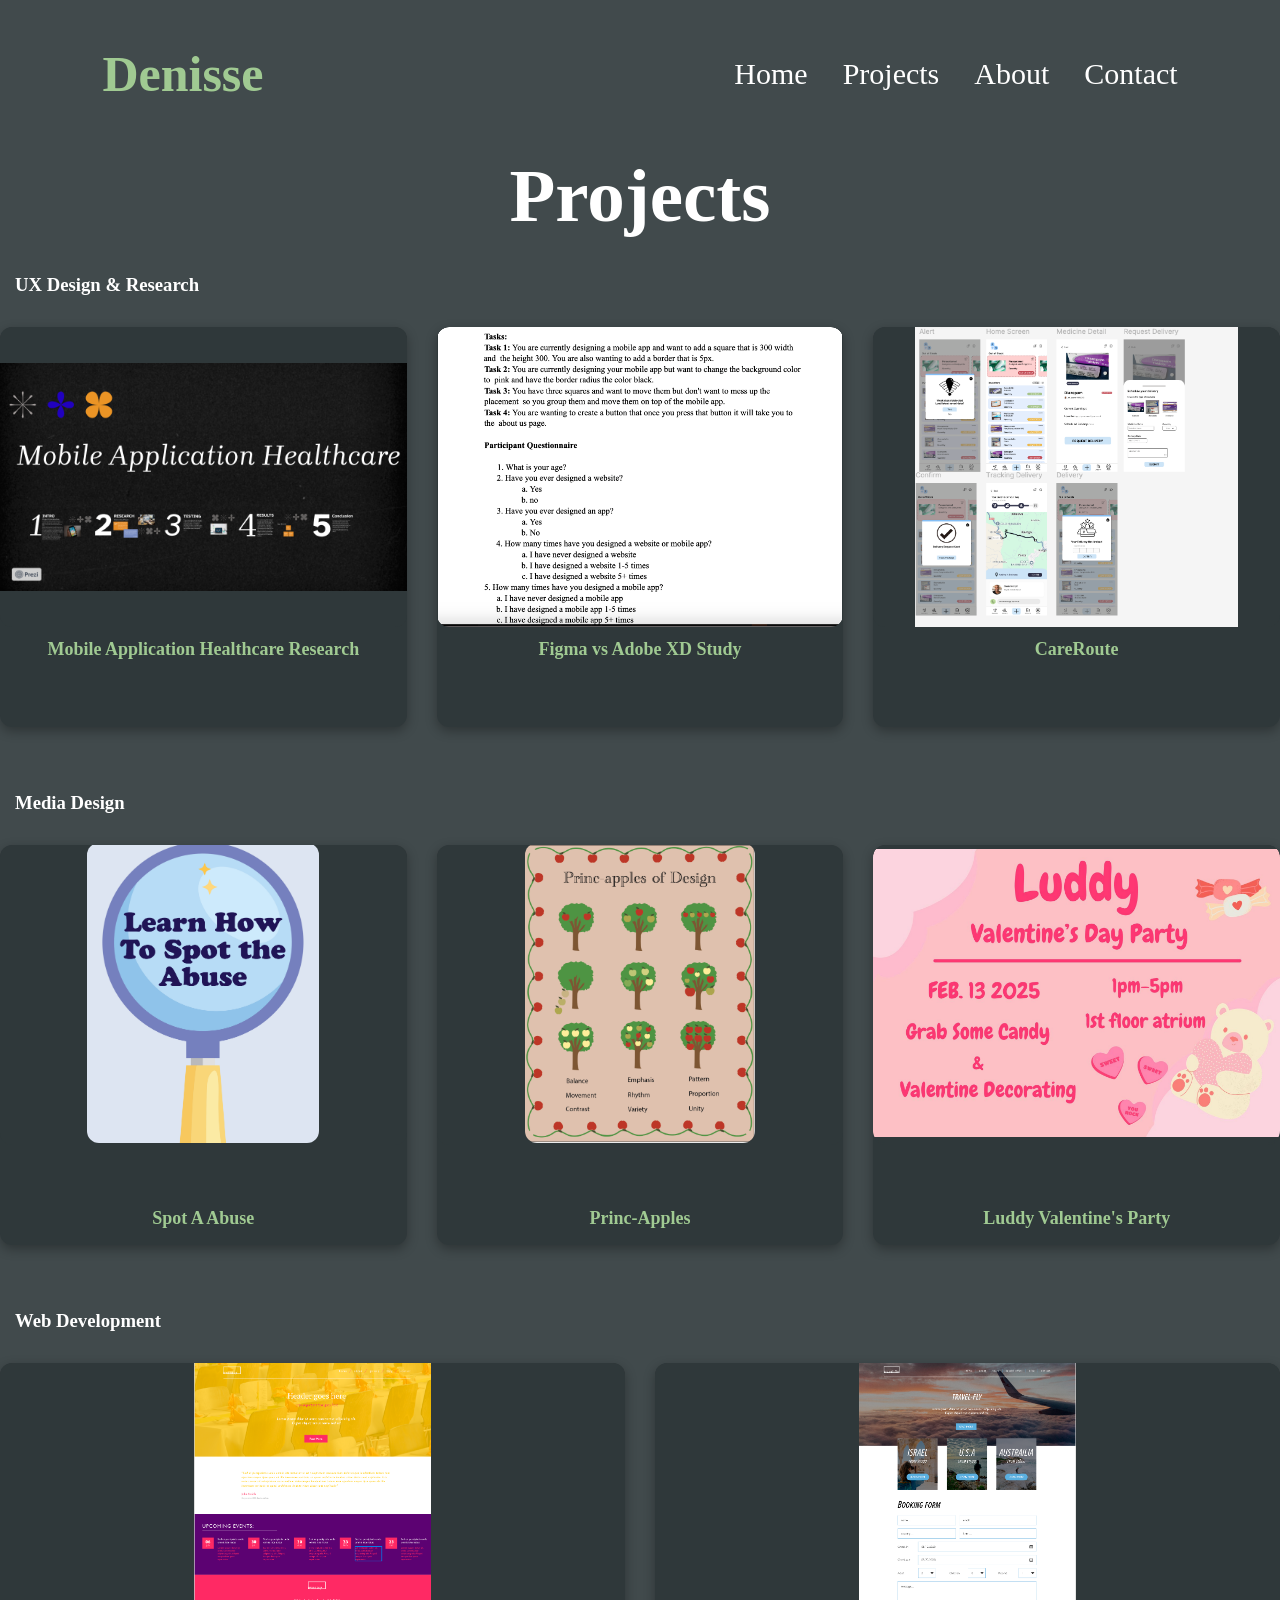
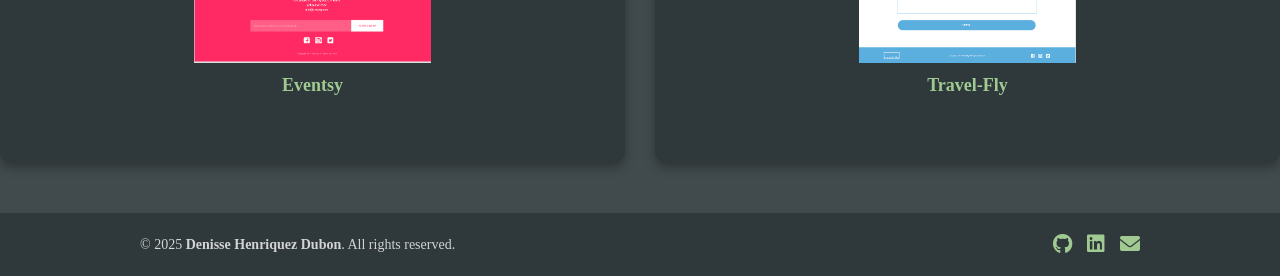
==== project.html @ 3e375c65 "update" ====
<!DOCTYPE html>
<html lang="en">
  <head>
    <meta charset="UTF-8" />
    <meta http-equiv="X-UA-Compatible" content="IE=edge" />
    <meta name="viewport" content="width=device-width, initial-scale=1.0" />
    <title>Portfolio | Projects</title>

    <!-- Icons & Fonts -->
    <link
      href="https://unpkg.com/boxicons@2.1.4/css/boxicons.min.css"
      rel="stylesheet"
    />
    <link
      rel="stylesheet"
      href="https://cdnjs.cloudflare.com/ajax/libs/font-awesome/6.0.0/css/all.min.css"
      integrity="sha512-9usAa10IRO0HhonpyAIVpjrylPvoDwiPUiKdWk5t3PyolY1cOd4DSE0Ga+ri4AuTroPR5aQvXU9xC6qOPnzFeg=="
      crossorigin="anonymous"
      referrerpolicy="no-referrer"
    />
    <link rel="stylesheet" href="css/styles.css" />
  </head>

  <body>
    <div class="fullsite">
      <!-- Navbar -->
      <nav class="navbar">
        <a href="#" class="logo">Denisse</a>
        <ul>
          <li><a href="index.html">Home</a></li>
          <li><a href="project.html">Projects</a></li>
          <li><a href="about.html">About</a></li>
          <li><a href="contact.html">Contact</a></li>
        </ul>
      </nav>

      <section id="project">
        <div class="title">
          <h2>Projects</h2>
        </div>



        <!-- 🧠 UX Design / Research -->
        <h3>UX Design & Research</h3>
        <div class="project-grid">
          <div class="project-card">
            <a
              href="https://prezi.com/view/VB7rbfQXzeWh2zA6ICDk/"
              target="_blank"
            >
              <div class="project-image">
                <img src="images/mobile.png" alt="Mobile Healthcare Research" />
              </div>
              <div class="project-overlay">
                <p>
                  During my internship with Life-Health Science partner Riley Children Hospital I had the opportunity to research 10 healthcare apps across the world. I had to read various articles from the National Institutes of Health to find the information I needed. After reading over the articles I gathered the necessary information needed to then search for the healthcare apps to see if they were available to be downloaded and used by using the apple store, google play, and on internet search. The purpose for this research was to determine how many healthcare apps were still available to be used, so that it can help be examples of a blueprint for future healthcare apps. 
                </p>
              </div>
              <h4>Mobile Application Healthcare Research</h4>
            </a>
          </div>

          <div class="project-card">
            <a
              href="https://docs.google.com/document/d/10V6Jc3dsNAdXqCia0O8Db9i2PoqkqQixKW81vkpHgF8/edit?usp=sharing"
              target="_blank"
            >
              <div class="project-image">
                <img src="images/Script.png" alt="Figma vs Adobe XD" />
              </div>
              <div class="project-overlay">
                <p>
                  During my Usability Research I created four tasks to be completed by ten different users to determine which application was more user friendly. I create two different types of script to be tailored for in person testing or virtual testing. These scripts help to stay on track without giving more or less information to the users. I also had users complete the SUS form to be later calculated using Excel. In my finding it was concluded that Adobe XD was more user-friendly than Figma.
                </p>
              </div>
              <h4>Figma vs Adobe XD Study</h4>
            </a>
          </div>



          <div class="project-card">
            <a href="https://www.figma.com/design/5SbbVyN63X48gxq1blIV2e/CareRoute-Lo-Fi?node-id=151-2&t=vrTww8AcbWcT3m0t-1" target="_blank">
              <div class="project-image">
                <img src="images/CareRoute.png" alt="Mentor Me Collective UX" />
              </div>
              <div class="project-overlay">
                <p>
                  CareRoute is a project where I work with 2 to create this. My team consists of UX Designer  with different specialties such as a Data Analyst, Product Manager, and UX Researcher. In this project I help with the research to understand the user needs to which I created a persona for my findings. I also focus on the high-fidelity prototype of this project.  While also attending weekly meetings where we went over what we did to give feedback and implemented those changes.
                </p>
              </div>
              <h4>CareRoute</h4>
            </a>
          </div>
        </div>

        <!-- 🎬 Media Design -->
        <h3>Media Design</h3>
        <div class="project-grid">
          <div class="project-card">
            <div class="project-image">
              <a href="https://express.adobe.com/id/urn:aaid:sc:US:5ad13028-08a5-4778-9258-bb0c5c9666c3?accept=true%3Fpreload%3Dsharesheet&learn=creative-exercises&category=search" target="_blank">
              <img src="images/SpotAAbuse.jpeg" alt="Spot A Abuse Campaign" />
            </div>
            <div class="project-overlay">
              <p>
                Spot A Abuse was a media project to help spread more awareness of various types of abuse. This was a flyer created to help tailor to a younger audience of ways to spot different types of abuse. I used Adobe Express to create this flyer.
              </p>
            </div>
            <h4>Spot A Abuse</h4>
            </a>
          </div>

          <div class="project-card">
            <div class="project-image">
              <a href="https://www.canva.com/design/DAGrOmO6ix8/ZA_YpcpAnMAMIWYw01l99Q/edit?utm_content=DAGrOmO6ix8&utm_campaign=designshare&utm_medium=link2&utm_source=sharebutton">
              <img src="images/princ-apples.png" alt="Princ-Apples Design" />
            </div>
            <div class="project-overlay">
              <p>
                Princ-Apple is a media project to showcase the 10 principles of design in a more fun and creative way. In this project I used Adobe Illustrator to create this design.

              </p>
            </div>
            <h4>Princ-Apples</h4>
            </a>
          </div>

          <div class="project-card">
            <div class="project-image">
              <a
                href="https://www.canva.com/design/DAGeKYZk3Ag/foteMduS_C3pxkDKuFdjVQ/edit?utm_content=DAGeKYZk3Ag&utm_campaign=designshare&utm_medium=link2&utm_source=sharebutton"
                target="_blank"
              >
              <img src="images/1.jpg" alt="Luddy " />
            </div>
            <div class="project-overlay">
              <p>
                In the Luddy Valentine Party I was tasked to create a flyer to be showcased on my school TV to promote students to join the Valentine Party. I used Canva to make this flyer where we got quite a few students to come and participate.  
              </p>
            </div>
            <h4>Luddy Valentine's Party</h4>
            </a>
          </div>
        </div>
      </section>

              <!-- 🌍 Web Development -->
        <h3>Web Development</h3>
        <div class="project-grid">
          <div class="project-card">
            <a href="https://eventsy.netlify.app/#home" target="_blank">
              <div class="project-image">
                <img src="images/events.jpg" alt="Eventsy Website" />
              </div>
              <div class="project-overlay">
                <p>
                  In the Eventsy website I was the front-end developer for this website. In this website I focus on coding the home, about, gallery, blog, and contact page. In addition to that the website is responsive so that it can fit to various types of screens. To create this website I used the app Visual Studio Code to code using html, css, and javascript.
                </p>
              </div>
              <h4>Eventsy</h4>
            </a>
          </div>

          <div class="project-card">
            <a href="https://travel-fly.netlify.app" target="_blank">
              <div class="project-image">
                <img src="images/travel.jpg" alt="Travel Fly Website" />
              </div>
              <div class="project-overlay">
                <p>
                  In Travel-Fly I was the front-end developer for this website. In this website I created the home, about, tours, special offers, blog, contact, and more information about the different tour packages that are available. The website is also responsive to fit for various screen sizes. To create this website I used the software Visual Studio Code to code using html and scss to develop this website.
                </p>
              </div>
              <h4>Travel-Fly</h4>
            </a>
          </div>


        </div>

      <!-- Footer -->
      <footer>
        <div class="footer-content">
          <p>
            &copy; 2025 <strong>Denisse Henriquez Dubon</strong>. All rights
            reserved.
          </p>
          <div class="footer-links">
            <a href="https://github.com/Denisse03" target="_blank"
              ><i class="fab fa-github"></i
            ></a>
            <a
              href="https://www.linkedin.com/in/denisse-henriquezdubon/"
              target="_blank"
              ><i class="fab fa-linkedin"></i
            ></a>
            <a href="mailto:denissehenriquez@hotmail.com"
              ><i class="fa-solid fa-envelope"></i
            ></a>
          </div>
        </div>
      </footer>
    </div>
  </body>
</html>
---- css/styles.css ----
@import url('https://fonts.googleapis.com/css2?family=Jost:wght@100..900;1,100..900&family=Poppins:wght@100;200;300;400;500;600;700;800;900&display=swap');

* {
 margin: 0;
 padding: 0;
 box-sizing: border-box;
}
html, body {
 height: 100%;
 background-color: #414a4c;

}
h1, h2, h3, h4, h5, h6, p {
 margin-bottom: 16px
}

.poppins-regular {
  font-family: "Poppins", sans-serif;
  font-weight: 400;
  font-style: normal;
}

body {
 min-height: 100vh;
 display: flex;
 justify-content: center;
 align-items: center;

}


.fullsite{
    width: 100%;
    height: 100%;
  }

.navbar{
  display: flex;
  align-items: center;
  justify-content: space-between;
  padding-top: 45px;
  padding-left: 8%;
  padding-right: 8%;
}

a{
  color: white;
  text-decoration: none;
}

.logo{
  color:#A0CA92;;
  font-size: 50px;
  font-weight: 700;
}
.navbar ul{
  display: flex;
}

.navbar ul li{
  list-style: none;
  margin-left: 35px;
}

.navbar ul li a{
  font-size: 30px;
  font-weight: 200;
  transition: .5s;
}

.navbar ul li a:hover{
  color: #A0CA92;
  transition: all ease-in-out .2s;
}

#home {
  display: flex;
  flex-direction: column; 
  justify-content: center; 
  align-items: center; 
  gap: 50px;
  color: white;
  padding-top: 80px; 
  height: 100vh; 
}

.home-info h1{
  font-size: 55px;
}

.home-info h2{
  display: inline-block;
  font-size: 32px;
}

.home-info h2 span{
  position: relative;
  display: inline-block;
  color: #A0CA92;
}


.home-info .btn-sci{
  display: flex;
  align-items: center;
}

.btn{
  display: inline-block;
  margin-left: 10px;
  padding: 10px 30px;
  background-color: #A0CA92;
  border-radius: 40px;
  font-size: 16px;
  color: white;
}

.home-info .btn-sci .sci{
  margin-left: 20px;
}

.home-info .btn-sci .sci a{
  display: inline-flex;
  padding: 8px;
  border: 2px solid #A0CA92;
  border-radius: 50%;
  font-size: 20px;
  color: #A0CA92;
  margin: 0 8px;
  transition: .5s;
}

#about{
  display: flex;
  flex-direction: column; 
  justify-content: center; 
  align-items: center; 
  color: white;
  height: 100vh; 
}

#about img{
  height: auto;
  width: 350px;
  margin-right: 70px;
  border-radius: 15px;
}

.main{
  width: 1130px;
  max-width: 95%;
  margin: 0 auto;
  display: flex;
  align-items: center;
  justify-content: space-around;
}

.about_text{
  width: 550px;
}

h2 {
 color: white;
 font-size: 75px;
 margin-bottom: 20px;
}

 .about_bio{
  color: white;
  font-size: 18px;
  letter-spacing: 1px;
  margin-bottom: 45px;
}

.skills {
  display: flex;
  flex-wrap: wrap;
  gap: 12px;
  margin-top: 15px;
  max-width: 700px;
}

.skills span {
  background-color: #2f383a;
  color: #A0CA92;
  padding: 8px 14px;
  border-radius: 20px;
  font-size: 14px;
  font-weight: 500;
  letter-spacing: 0.5px;
  transition: all 0.3s ease;
}

.skills span:hover {
  background-color: #A0CA92;
  color: #2f383a;
  cursor: default;
}


/* .know{
  display: flex;
  justify-content: space-evenly;
  margin-bottom: 10px;
  width: 800px;
  height: 40px;
  color: white;
  font-size: 30px;
}

.knowText{
  display: flex;
  justify-content: space-evenly;
  margin-bottom: 10px;
  width: 800px;
  height: 40px;
  color: white;
  font-size: 15px;
} */



/* Project Section */
#projects {
  background-color: #414a4c;
  padding: 80px 40px;
  color: white;
}

 h3{
  padding: 15px;
  color: white;
}

 .title  {
  text-align: center;
  font-size: 48px;
  color: #A0CA92;
  margin-top: 50px;
}

.project-category {
  font-size: 28px;
  color: #A0CA92;
  margin: 50px 0 20px;
  text-align: left;
}

/* Project Grid Layout */
.project-grid {
  display: grid;
  grid-template-columns: repeat(auto-fit, minmax(300px, 1fr));
  gap: 30px;
  margin-bottom: 50px;
}

/* Project Cards */
.project-card {
  position: relative;
  overflow: hidden;
  border-radius: 12px;
  background-color: #2f383a;
  box-shadow: 0 4px 12px rgba(0, 0, 0, 0.3);
  transition: transform 0.3s ease, box-shadow 0.3s ease;
  height: 400px; /* consistent card height */
  display: flex;
  flex-direction: column;
  justify-content: space-between;
}

.project-image {
  width: 100%;
  height: 300px; /* fixed image area */
  display: flex;
  align-items: center;
  justify-content: center;
  background-color: #2f383a;
  border-radius: 12px;
  overflow: hidden;
}

.project-image img {
  width: 100%;
  /* height: 100%; */
  object-fit: contain; /* keeps full image visible */
  object-position: center;
  border-radius: 12px;
  background-color: #2f383a;
}



.project-card:hover {
  transform: translateY(-5px);
  box-shadow: 0 6px 18px rgba(0, 0, 0, 0.4);
}

/* Overlay on Hover */
.project-overlay {
  position: absolute;
  top: 0;
  left: 0;
  width: 100%;
  height: 100%;
  background: rgba(0, 0, 0, 0.7);
  color: #fff;
  display: flex;
  justify-content: center;
  align-items: center;
  text-align: center;
  padding: 20px;
  opacity: 0;
  transition: opacity 0.4s ease;
  border-radius: 12px;
}

.project-card:hover .project-overlay {
  opacity: 1;
}

/* Project Titles */
.project-card h4 {
  text-align: center;
  font-size: 18px;
  margin-top: 12px;
  color: #A0CA92;
}



/* Responsive */
@media (max-width: 768px) {
  #projects {
    padding: 50px 20px;
  }

  .project-category {
    text-align: center;
  }

  .project-card img {
    height: 250px;
  }

  .project-overlay p {
    font-size: 14px;
  }
}



  


.second-set{
  display: flex;
  width: 91%
}

.button-container {
  position: relative;
  width: calc(50% - 20px);
  margin: 20px;
  box-sizing: border-box;
}

.button-container img {
  width: 100%;
  height: 500px;
}

.overlay,
.overlays {
  position: absolute;
  top: 0;
  left: 0;
  width: 100%;
  height: 92.9%;
  background: rgba(0, 0, 0, 0.6);
  display: flex;
  justify-content: center;
  align-items: center;
  flex-direction: column;
  opacity: 0;
  transition: 0.6s;
  color: #fff;
}

.button-container:hover .overlay,
.button-container:hover .overlays {
  opacity: 1;
}


p, h4{
  color:white;
}

img {
  width: 300px;
  height: 300px;
} */




/* Contact Section */
#contact {
  display: flex;
  flex-direction: column;
  align-items: center;
  gap: 30px;
  color: white;
  padding: 80px 20px;
  text-align: center;
}

#contact .title h2 {
  color: white;
 font-size: 75px;
}

#contact .title p {
  font-size: 16px;
  color: #d3d3d3;
  max-width: 600px;
  margin: 0 auto;
}

.contactBox {
  display: flex;
  justify-content: space-between;
  align-items: flex-start;
  gap: 50px;
  margin-top: 30px;
  flex-wrap: wrap;
  max-width: 1000px;
  width: 100%;
}

/* Contact Section Layout */
#contact {
  color: white;
  padding: 100px 10%;
  background-color: #414a4c;
  text-align: center;
}

#contact .title h2 {
  font-size: 75px;
  margin-bottom: 10px;
}

#contact .title p {
  font-size: 18px;
  color: #d3d3d3;
  margin-bottom: 40px;
  max-width: 600px;
  margin-left: auto;
  margin-right: auto;
}

/* Contact Container */
.contact-container {
  display: flex;
  justify-content: center;
  align-items: flex-start;
  gap: 60px;
  flex-wrap: wrap;
  max-width: 1000px;
  margin: 0 auto;
}

/* Contact Form */
.contact-form {
  flex: 1;
  min-width: 320px;
  display: flex;
  flex-direction: column;
  gap: 15px;
}

.contact-form input,
.contact-form textarea {
  padding: 12px;
  border: none;
  border-radius: 8px;
  font-size: 16px;
  font-family: "Poppins", sans-serif;
  outline: none;
  background: #2f383a;
  color: white;
  transition: 0.3s ease;
}

.contact-form input::placeholder,
.contact-form textarea::placeholder {
  color: #bbb;
}

.contact-form input:focus,
.contact-form textarea:focus {
  border: 2px solid #A0CA92;
  background: #414a4c;
}

.contact-form button {
  background-color: #A0CA92;
  color: white;
  padding: 12px;
  border: none;
  border-radius: 25px;
  font-size: 16px;
  cursor: pointer;
  transition: 0.3s ease;
}

.contact-form button:hover {
  background-color: white;
  color: #2f383a;
}

/* Contact Details */
.contact-details {
  flex: 1;
  min-width: 250px;
  font-size: 16px;
  color: white;
  display: flex;
  flex-direction: column;
  gap: 15px;
  text-align: left;
}

.contact-details i {
  margin-right: 8px;
  color: #A0CA92;
}

.contact-details a {
  color: #A0CA92;
  text-decoration: none;
  transition: 0.3s ease;
}

.contact-details a:hover {
  color: white;
}

/* Responsive */
@media (max-width: 768px) {
  #contact {
    padding: 60px 5%;
  }

  .contact-container {
    flex-direction: column;
    align-items: center;
    gap: 40px;
  }

  .contact-form,
  .contact-details {
    width: 100%;
    text-align: center;
  }

  .contact-details {
    text-align: center;
  }
}


 a{
  text-decoration: none;
 }

footer {
  width: 100%;
  background-color: #2f383a; /* darker shade for contrast */
  padding: 20px 0;
  display: flex;
  justify-content: center;
  align-items: center;
}

.footer-content {
  width: 80%;
  max-width: 1000px; 
   display: flex; 
 justify-content: space-between; 
align-items: center;
  flex-wrap: wrap;
  text-align: center; 
}


footer p {
  color: #d3d3d3;
  font-size: 14px;
  margin: 0;
}

.footer-links {
  display: flex;
  gap: 15px;

}

.footer-links a {
  color: #A0CA92;
  font-size: 20px;
  transition: color 0.3s ease;
}

.footer-links a:hover {
  color: white;
}

/* Responsive footer for small screens */
@media (max-width: 600px) {
  .footer-content {
    flex-direction: column;
    gap: 10px;
  }

  footer p {
    font-size: 13px;
  }

  .footer-links a {
    font-size: 18px;
  }
}



 /* footer{
  width: 100%;
  background-color: #729b79;
  display: flex;
  justify-content: center;
  align-items: center;
}

.copy{
  width: 550px;
  padding: 35px;
  padding-left: 150px;
} */


.wrapper {
  display: flex;

}

.wrapper .static-txt {
  color: white;
 
}

.wrapper .dynamic-txt {
  margin-left: 15px;
}

.dynamic-txt li {
  list-style: none;
  color:  #A0CA92;
  font-size: 35px;
  position: relative;
}

.dynamic-txt li {
  position: relative;
}

.dynamic-txt li::after {
  content: "";
  position: absolute;
  left: 0;
  height: 100%;
  width: 100%;
  background-color: #414a4c;
  border-left: 2px solid  #A0CA92;
  animation: typing 3s steps(10) infinite;
}

@keyframes typing {
  40%, 60% {
      left: calc(100% + 30px);
  }
  100%{
      left: 0;
  }
}

@media screen and (max-width: 768px) {
  .hero {
    padding: 15px;
  }
  .text {
    font-size: 20px;
    margin-top: 10px;
  }
  .static-txt, .dynamic-txt  li {
    font-size: 10px;
  }

  .social {
    margin-top: 20px;
    gap: 15px;
  }

  .social h6 {
    font-size: 16px;
  }

  .viewProject {
    font-size: 14px;
    padding: 6px 12px;
  }

  #arrow {
    font-size: 28px;
    margin-top: 20px;
  }

  .button-container {
    width: 100%;
    margin: 20px 0;
  }

  .button-container img {
    height: 350px; 
  }

  p {
    font-size: 12px; 
    padding: 10px;
  }

  .overlay,
  .overlays {
    height: 80%;
    justify-content: flex-start; 
  }

  h4 {
    font-size: 16px;
  }

  #project {
    padding: 20px;
  }
    #about {
  padding: 20px;
}

.main {
  flex-direction: column;
  text-align: center;
}

.about-text {
  max-width: 100%;
  padding: 10px;
}

.about-text h2 {
  font-size: 28px;
}

.about_bio {
  font-size: 16px;
}

h6 {
  font-size: 18px;
  flex-direction: column-reverse;
  align-items: baseline;
}

.know {
  gap: 10px;
  flex-direction: column-reverse;
  align-items: baseline;
}

.know i {
  font-size: 15px;
  flex-direction: column-reverse;
}

.knowText p {
  font-size: 0px;
}

#contact {
  padding: 200px;
}


.contact_info .form h2 {
  font-size: 28px;
}


.contactBox .email,
.contactBox  {
  font-size: 16px;
  flex-direction: column;
  align-items: center;
}


}
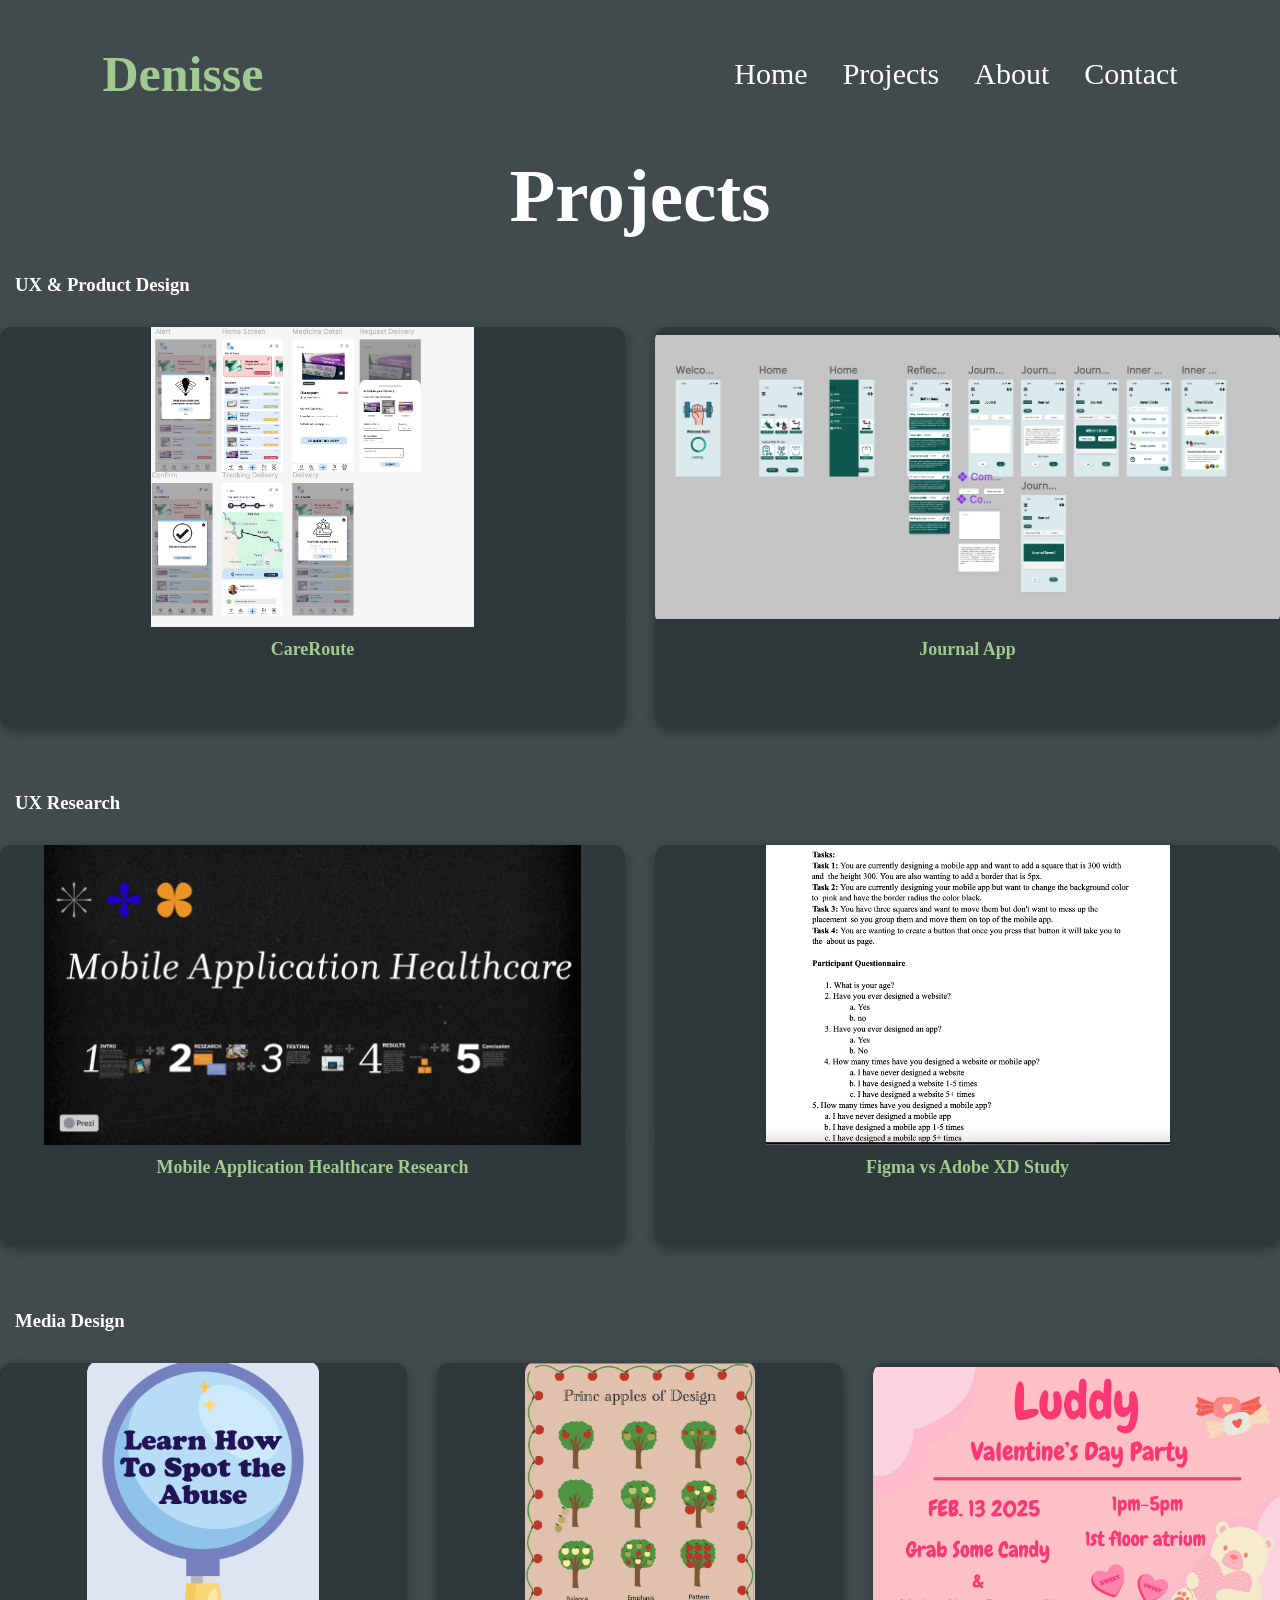
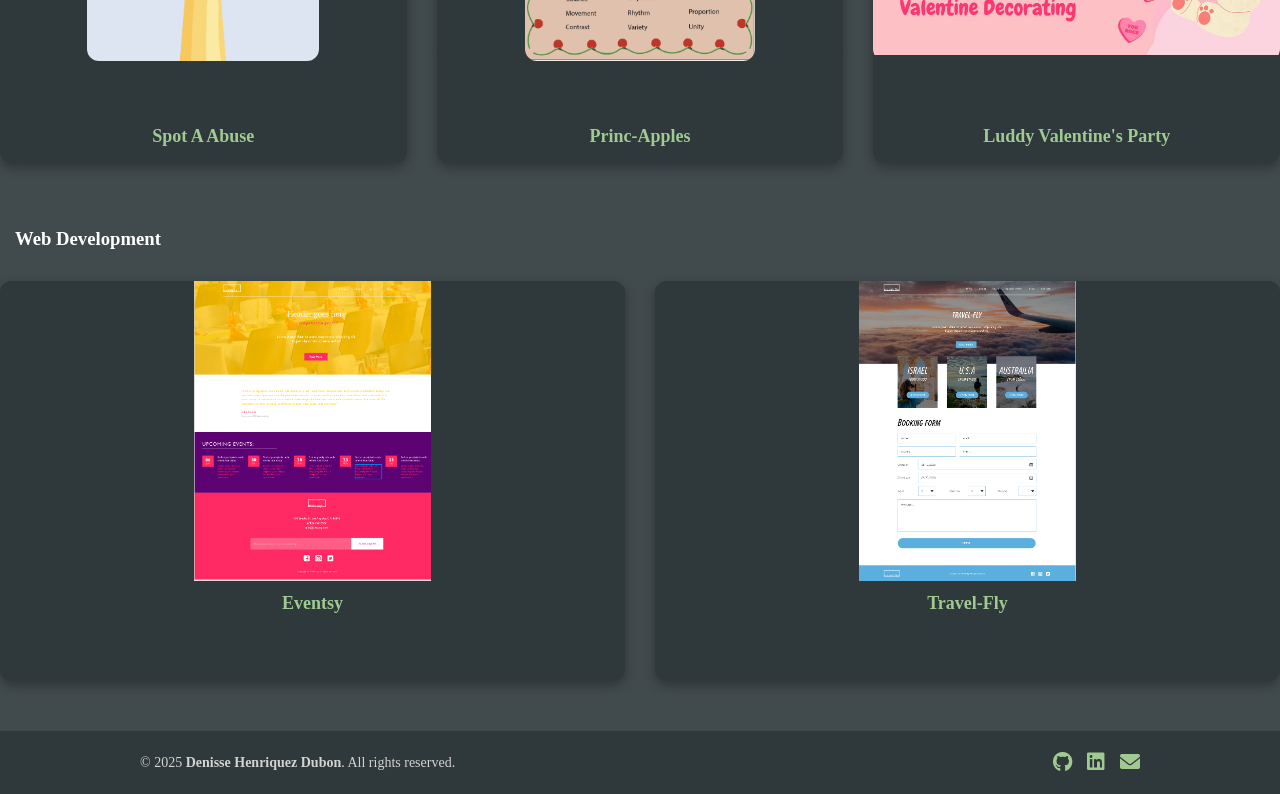
==== commit d8f859bd: "update" ====
--- a/project.html
+++ b/project.html
@@ -42,7 +42,49 @@
 
 
         <!-- 🧠 UX Design / Research -->
-        <h3>UX Design & Research</h3>
+        <h3>UX  & Product Design</h3>
+        <div class="project-grid">
+
+          <div class="project-card">
+            <a href="https://www.figma.com/design/5SbbVyN63X48gxq1blIV2e/CareRoute-Lo-Fi?node-id=151-2&t=vrTww8AcbWcT3m0t-1" target="_blank">
+              <div class="project-image">
+                <img src="images/CareRoute.png" alt="Mentor Me Collective UX" />
+              </div>
+              <div class="project-overlay">
+                <p>
+                  CareRoute is a project where I work with 2 to create this. My team consists of UX Designer  with different specialties such as a Data Analyst, Product Manager, and UX Researcher. In this project I help with the research to understand the user needs to which I created a persona for my findings. I also focus on the high-fidelity prototype of this project.  While also attending weekly meetings where we went over what we did to give feedback and implemented those changes.
+                </p>
+              </div>
+              <h4>CareRoute</h4>
+            </a>
+          </div>
+
+
+                    <div class="project-card">
+            <a href="https://www.figma.com/design/BcIJhtc1yDzuFQ1oqSIzMW/Dynamic-Prototype?node-id=169-310&t=c6ej2lyeQuYSNH7u-1" target="_blank">
+              <div class="project-image">
+                <img src="images/journal.jpg" alt="journal app ux" />
+              </div>
+              <div class="project-overlay">
+                <p>
+                  The Journal App is a project that I work in a team of 4. In this project I work on the User flow to map out how the app would work. I also did the Low-fidelty which I conducted 3 usability testing to which I incorprated in the high fidely protoype. In the high fidelty protoype I did the Welcome, Home, and the Journal Start, and Journal which circle. After that was completed I did a quick and dirty usability test on 1 user.
+                </p>
+              </div>
+              <h4>Journal App</h4>
+            </a>
+          </div>
+
+
+
+        </div>
+
+
+
+
+
+
+                <!-- 🧠 UX Design / Research -->
+        <h3>UX Research</h3>
         <div class="project-grid">
           <div class="project-card">
             <a
@@ -80,19 +122,7 @@
 
 
 
-          <div class="project-card">
-            <a href="https://www.figma.com/design/5SbbVyN63X48gxq1blIV2e/CareRoute-Lo-Fi?node-id=151-2&t=vrTww8AcbWcT3m0t-1" target="_blank">
-              <div class="project-image">
-                <img src="images/CareRoute.png" alt="Mentor Me Collective UX" />
-              </div>
-              <div class="project-overlay">
-                <p>
-                  CareRoute is a project where I work with 2 to create this. My team consists of UX Designer  with different specialties such as a Data Analyst, Product Manager, and UX Researcher. In this project I help with the research to understand the user needs to which I created a persona for my findings. I also focus on the high-fidelity prototype of this project.  While also attending weekly meetings where we went over what we did to give feedback and implemented those changes.
-                </p>
-              </div>
-              <h4>CareRoute</h4>
-            </a>
-          </div>
+
         </div>
 
         <!-- 🎬 Media Design -->
